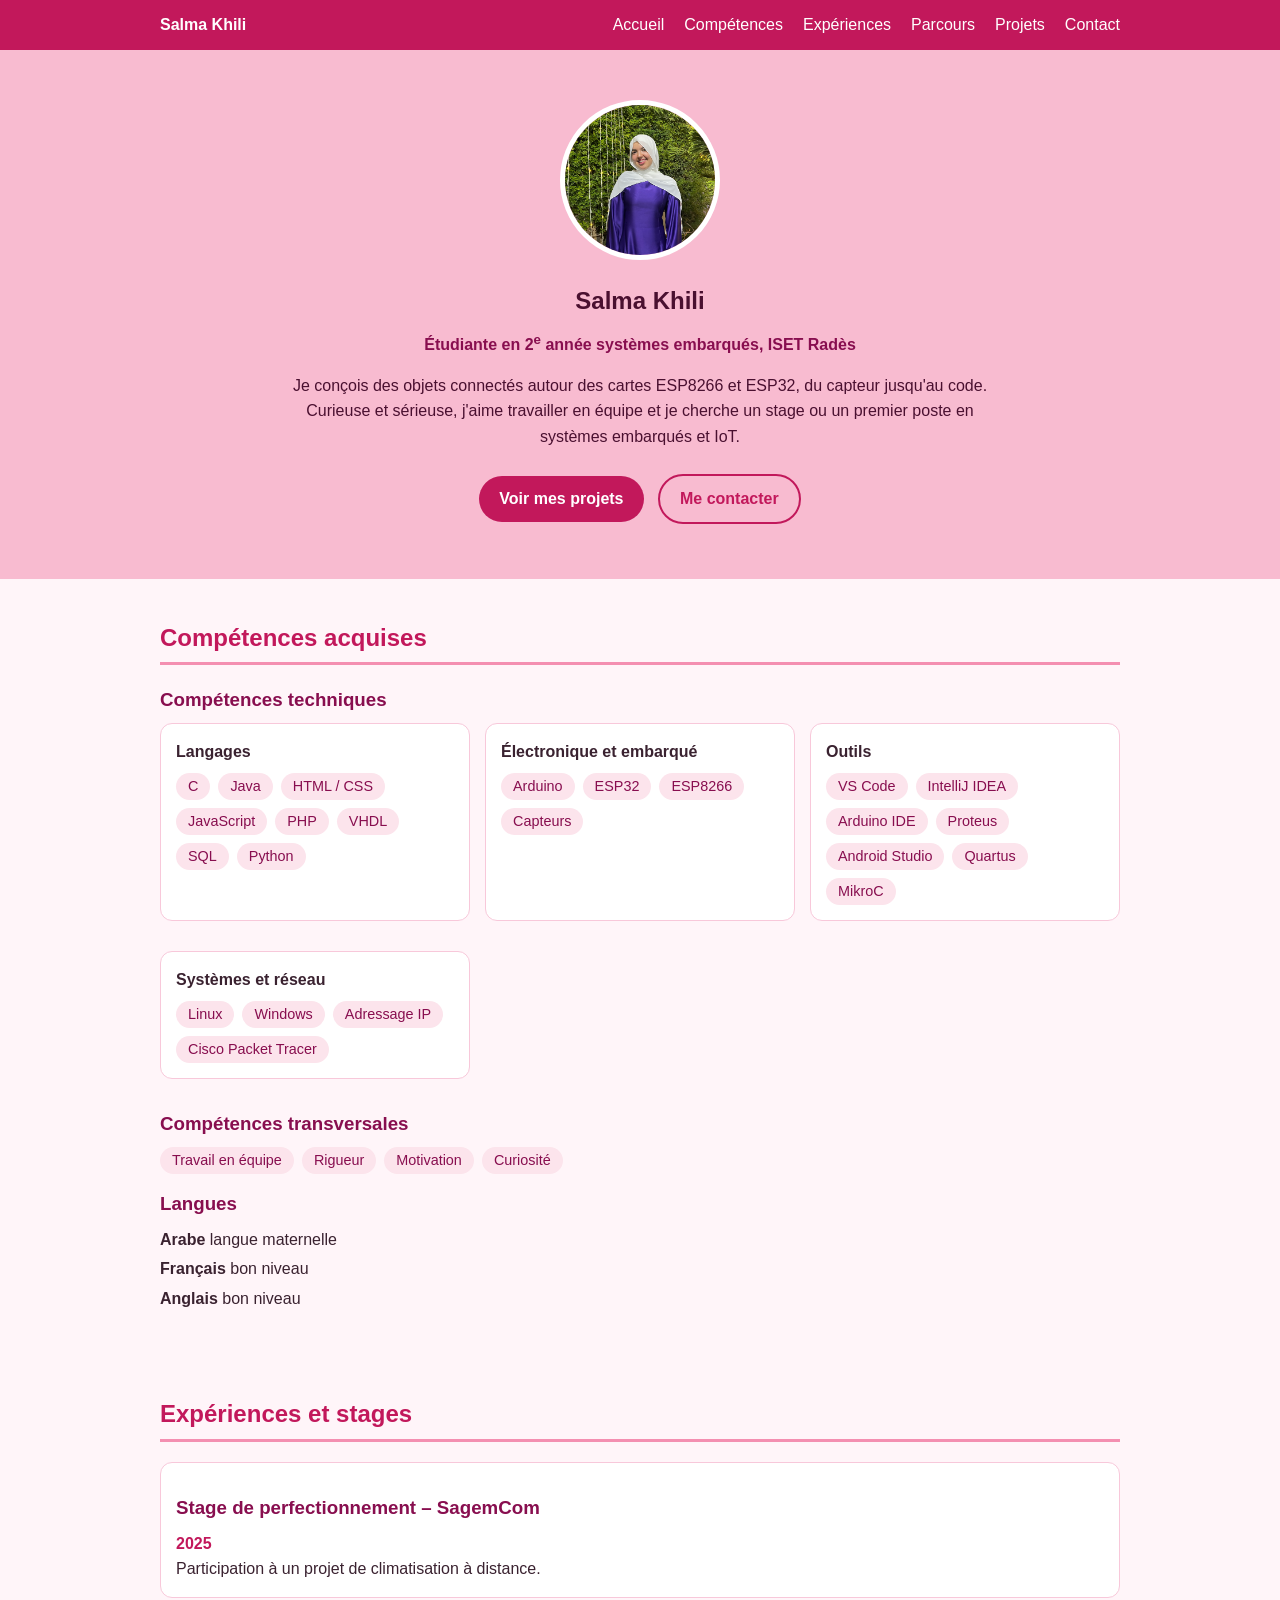
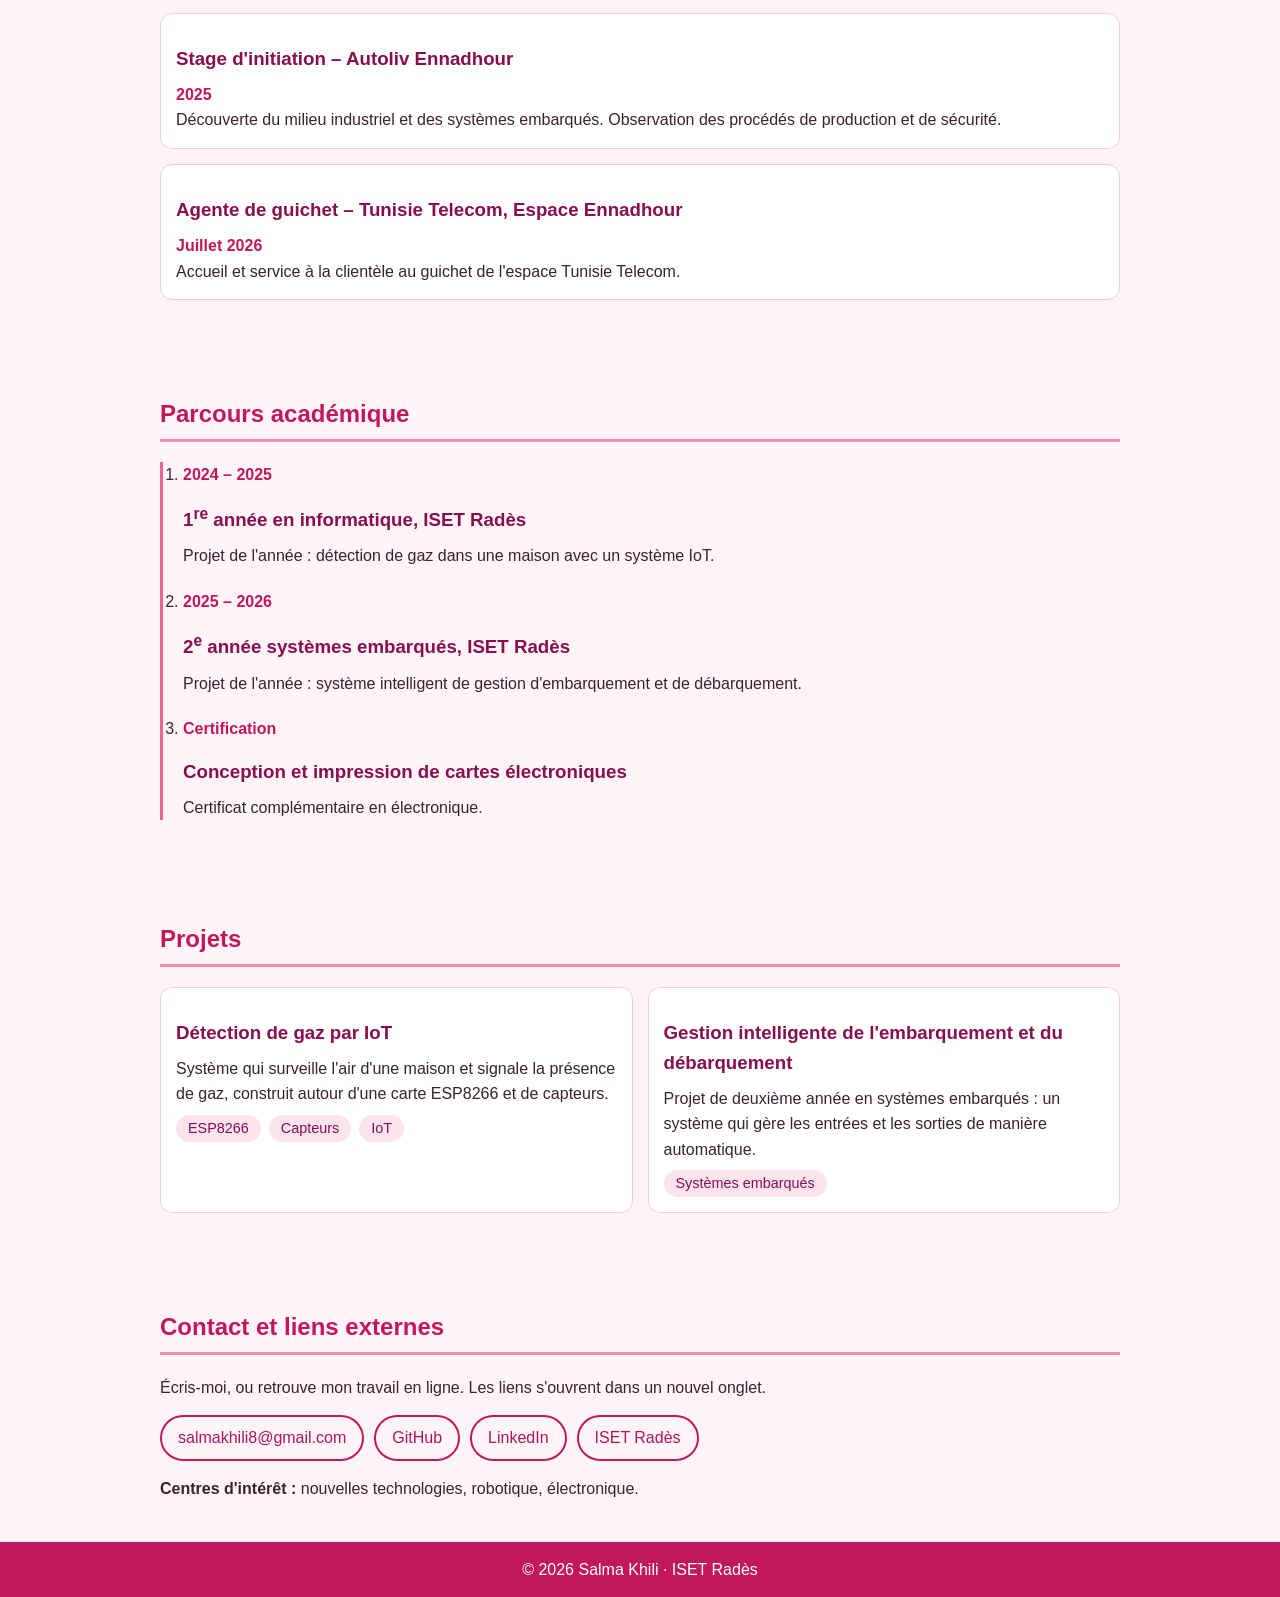
==== index.html @ 30679824 "Rename cv.html to index.html" ====
<!DOCTYPE html>
<html lang="fr">
<head>
  <meta charset="UTF-8">
  <meta name="viewport" content="width=device-width, initial-scale=1.0">
  <meta name="description" content="CV numérique de Salma Khili, étudiante en systèmes embarqués à l'ISET Radès.">
  <title>Salma Khili – CV numérique</title>
  <link rel="preconnect" href="https://fonts.googleapis.com">
  <link rel="preconnect" href="https://fonts.gstatic.com" crossorigin>
  <link href="https://fonts.googleapis.com/css2?family=Sora:wght@500;700&family=Source+Sans+3:wght@400;600&display=swap" rel="stylesheet">
  <link rel="stylesheet" href="style.css">
</head>
<body>

  <header class="barre">
    <nav aria-label="Navigation principale">
      <a class="logo" href="#accueil">Salma Khili</a>
      <button id="menu-btn" type="button" aria-expanded="false" aria-controls="menu">Menu</button>
      <ul id="menu">
        <li><a href="#accueil">Accueil</a></li>
        <li><a href="#competences">Compétences</a></li>
        <li><a href="#experiences">Expériences</a></li>
        <li><a href="#parcours">Parcours</a></li>
        <li><a href="#projets">Projets</a></li>
        <li><a href="#contact">Contact</a></li>
      </ul>
    </nav>
  </header>

  <main>

    <!-- ACCUEIL -->
    <section id="accueil" class="hero">
      <svg class="circuit" viewBox="0 0 1200 520" preserveAspectRatio="xMidYMid slice" aria-hidden="true" focusable="false">
        <g fill="none" stroke="currentColor" stroke-width="3" stroke-linejoin="round">
          <polyline points="0,90 220,90 280,150 520,150 580,90 860,90"/>
          <polyline points="0,190 140,190 200,250 460,250"/>
          <polyline points="1200,120 1000,120 940,180 760,180 700,240 560,240"/>
          <polyline points="1200,330 1040,330 980,390 700,390 640,450 380,450 320,510"/>
          <polyline points="0,400 180,400 240,340 420,340"/>
          <polyline points="860,90 920,30 1200,30"/>
        </g>
        <g fill="currentColor">
          <circle cx="860" cy="90" r="9"/><circle cx="460" cy="250" r="9"/>
          <circle cx="560" cy="240" r="9"/><circle cx="420" cy="340" r="9"/>
          <circle cx="320" cy="510" r="9"/><circle cx="1200" cy="30" r="9"/>
        </g>
      </svg>

      <div class="hero-contenu">
        <img src="salma.jpeg"Portrait de Salma Khili" class="photo" width="351" height="370">
        <div>
          <h1>Salma Khili</h1>
          <p class="titre">Étudiante en 2<sup>e</sup> année systèmes embarqués, ISET Radès</p>
          <p class="intro">
            Je conçois des objets connectés autour des cartes ESP8266 et ESP32, du capteur
            jusqu'au code. Curieuse et sérieuse, j'aime travailler en équipe et je cherche
            un stage ou un premier poste en systèmes embarqués et IoT.
          </p>
          <p class="actions">
            <a class="bouton" href="#projets">Voir mes projets</a>
            <a class="bouton bouton-clair" href="#contact">Me contacter</a>
          </p>
        </div>
      </div>
    </section>

    <!-- COMPÉTENCES -->
    <section id="competences">
      <h2>Compétences acquises</h2>

      <h3>Compétences techniques</h3>
      <div class="grille">
        <div class="bloc">
          <h4>Langages</h4>
          <ul class="puces">
            <li>C</li><li>Java</li><li>HTML / CSS</li><li>JavaScript</li>
            <li>PHP</li><li>VHDL</li><li>SQL</li><li>Python</li>
          </ul>
        </div>
        <div class="bloc">
          <h4>Électronique et embarqué</h4>
          <ul class="puces">
            <li>Arduino</li><li>ESP32</li><li>ESP8266</li><li>Capteurs</li>
          </ul>
        </div>
        <div class="bloc">
          <h4>Outils</h4>
          <ul class="puces">
            <li>VS Code</li><li>IntelliJ IDEA</li><li>Arduino IDE</li><li>Proteus</li>
            <li>Android Studio</li><li>Quartus</li><li>MikroC</li>
          </ul>
        </div>
        <div class="bloc">
          <h4>Systèmes et réseau</h4>
          <ul class="puces">
            <li>Linux</li><li>Windows</li><li>Adressage IP</li><li>Cisco Packet Tracer</li>
          </ul>
        </div>
      </div>

      <h3>Compétences transversales</h3>
      <ul class="puces puces-simples">
        <li>Travail en équipe</li>
        <li>Rigueur</li>
        <li>Motivation</li>
        <li>Curiosité</li>
      </ul>

      <h3>Langues</h3>
      <ul class="langues">
        <li><strong>Arabe</strong> langue maternelle</li>
        <li><strong>Français</strong> bon niveau</li>
        <li><strong>Anglais</strong> bon niveau</li>
      </ul>
    </section>

    <!-- EXPÉRIENCES -->
    <section id="experiences">
      <h2>Expériences et stages</h2>

      <article class="fiche">
        <header>
          <h3>Stage de perfectionnement – SagemCom</h3>
          <p class="periode">2025</p>
        </header>
        <p>Participation à un projet de climatisation à distance.</p>
      </article>

      <article class="fiche">
        <header>
          <h3>Stage d'initiation – Autoliv Ennadhour</h3>
          <p class="periode">2025</p>
        </header>
        <p>Découverte du milieu industriel et des systèmes embarqués. Observation des procédés de production et de sécurité.</p>
      </article>

      <article class="fiche">
        <header>
          <h3>Agente de guichet – Tunisie Telecom, Espace Ennadhour</h3>
          <p class="periode">Juillet 2026</p>
        </header>
        <p>Accueil et service à la clientèle au guichet de l'espace Tunisie Telecom.</p>
      </article>
    </section>

    <!-- PARCOURS -->
    <section id="parcours">
      <h2>Parcours académique</h2>
      <ol class="chrono">
        <!-- Ajoute ici ton baccalauréat (année et section) : copie un bloc <li> ci-dessous -->
        <li>
          <p class="periode">2024 – 2025</p>
          <h3>1<sup>re</sup> année en informatique, ISET Radès</h3>
          <p>Projet de l'année : détection de gaz dans une maison avec un système IoT.</p>
        </li>
        <li>
          <p class="periode">2025 – 2026</p>
          <h3>2<sup>e</sup> année systèmes embarqués, ISET Radès</h3>
          <p>Projet de l'année : système intelligent de gestion d'embarquement et de débarquement.</p>
        </li>
        <li>
          <p class="periode">Certification</p>
          <h3>Conception et impression de cartes électroniques</h3>
          <p>Certificat complémentaire en électronique.</p>
        </li>
      </ol>
    </section>

    <!-- PROJETS -->
    <section id="projets">
      <h2>Projets</h2>
      <div class="grille">
        <article class="fiche">
          <h3>Détection de gaz par IoT</h3>
          <p>Système qui surveille l'air d'une maison et signale la présence de gaz, construit autour d'une carte ESP8266 et de capteurs.</p>
          <ul class="puces"><li>ESP8266</li><li>Capteurs</li><li>IoT</li></ul>
          <!-- Quand ton projet est sur GitHub, ajoute son lien ici :
          <a href="https://github.com/VOTRE-NOM/gaz-iot" target="_blank" rel="noopener">Voir le code (nouvel onglet)</a> -->
        </article>
        <article class="fiche">
          <h3>Gestion intelligente de l'embarquement et du débarquement</h3>
          <p>Projet de deuxième année en systèmes embarqués : un système qui gère les entrées et les sorties de manière automatique.</p>
          <ul class="puces"><li>Systèmes embarqués</li></ul>
        </article>
      </div>
    </section>

    <!-- CONTACT -->
    <section id="contact">
      <h2>Contact et liens externes</h2>
      <p>Écris-moi, ou retrouve mon travail en ligne. Les liens s'ouvrent dans un nouvel onglet.</p>
      <ul class="liens">
        <li><a href="mailto:salmakhili8@gmail.com">salmakhili8@gmail.com</a></li>
        <li><a href="https://github.com/VOTRE-NOM" target="_blank" rel="noopener noreferrer">GitHub</a></li>
        <li><a href="https://www.linkedin.com/in/VOTRE-PROFIL" target="_blank" rel="noopener noreferrer">LinkedIn</a></li>
        <li><a href="https://www.isetrades.rnu.tn" target="_blank" rel="noopener noreferrer">ISET Radès</a></li>
      </ul>
      <p class="centres"><strong>Centres d'intérêt :</strong> nouvelles technologies, robotique, électronique.</p>
    </section>

  </main>

  <footer>
    <p>© 2026 Salma Khili · ISET Radès</p>
  </footer>

  <script src="script.js"></script>
</body>
</html>
---- style.css ----
/* Base */
* { box-sizing: border-box; margin: 0; padding: 0; }
html { scroll-behavior: smooth; scroll-padding-top: 60px; }
body { font-family: Arial, sans-serif; line-height: 1.6; color: #3a2230; background: #fff5f9; }
a { color: #b0155a; }
ul { list-style: none; }

/* Menu */
.barre { position: sticky; top: 0; background: #c2185b; z-index: 10; }
nav { max-width: 1000px; margin: 0 auto; padding: 12px 20px; display: flex; justify-content: space-between; align-items: center; flex-wrap: wrap; }
.logo { color: #fff; font-weight: bold; text-decoration: none; }
#menu { display: flex; gap: 20px; }
#menu a { color: #fff; text-decoration: none; }
#menu a:hover { text-decoration: underline; }
#menu-btn { display: none; background: none; color: #fff; border: 1px solid #fff; padding: 6px 12px; border-radius: 5px; cursor: pointer; }

/* Accueil */
.hero { background: #f8bbd0; color: #4a1030; text-align: center; padding: 50px 20px; max-width: none; }
.circuit { display: none; }
.hero-contenu { max-width: 700px; margin: 0 auto; }
.photo { width: 160px; height: 160px; border-radius: 50%; object-fit: cover; border: 5px solid #fff; margin-bottom: 15px; }
.titre { margin: 8px 0 15px; font-weight: bold; color: #880e4f; }
.actions { margin-top: 20px; }
.bouton { display: inline-block; padding: 10px 20px; margin: 5px; background: #c2185b; color: #fff; text-decoration: none; border-radius: 25px; font-weight: bold; }
.bouton:hover { background: #ad1457; }
.bouton-clair { background: transparent; color: #c2185b; border: 2px solid #c2185b; }
.bouton-clair:hover { background: #fff; }

/* Sections */
section { max-width: 1000px; margin: 0 auto; padding: 40px 20px; }
section.hero { max-width: none; }
section h2 { color: #c2185b; border-bottom: 3px solid #f48fb1; padding-bottom: 5px; margin-bottom: 20px; }
section h3 { margin: 15px 0 8px; color: #880e4f; }

/* Cartes */
.grille { display: grid; grid-template-columns: repeat(auto-fit, minmax(250px, 1fr)); gap: 15px; }
.bloc, .fiche { background: #fff; padding: 15px; border-radius: 12px; border: 1px solid #f8c8da; margin-bottom: 15px; }
.puces { display: flex; flex-wrap: wrap; gap: 8px; margin-top: 8px; }
.puces li { background: #fce4ec; color: #880e4f; padding: 2px 12px; border-radius: 14px; font-size: .9rem; }
.langues li { margin-bottom: 4px; }
.periode { color: #c2185b; font-weight: bold; }

/* Parcours */
.chrono { border-left: 3px solid #f06292; padding-left: 20px; }
.chrono li { margin-bottom: 20px; }

/* Contact */
.liens { display: flex; flex-wrap: wrap; gap: 10px; margin: 15px 0; }
.liens a { display: inline-block; padding: 8px 16px; border: 2px solid #c2185b; border-radius: 25px; text-decoration: none; }
.liens a:hover { background: #c2185b; color: #fff; }

/* Pied de page */
footer { background: #c2185b; color: #fff; text-align: center; padding: 15px; }

/* Téléphone */
@media (max-width: 700px) {
  #menu-btn { display: block; }
  #menu { display: none; flex-direction: column; width: 100%; gap: 8px; padding-top: 10px; }
  #menu.ouvert { display: flex; }
}
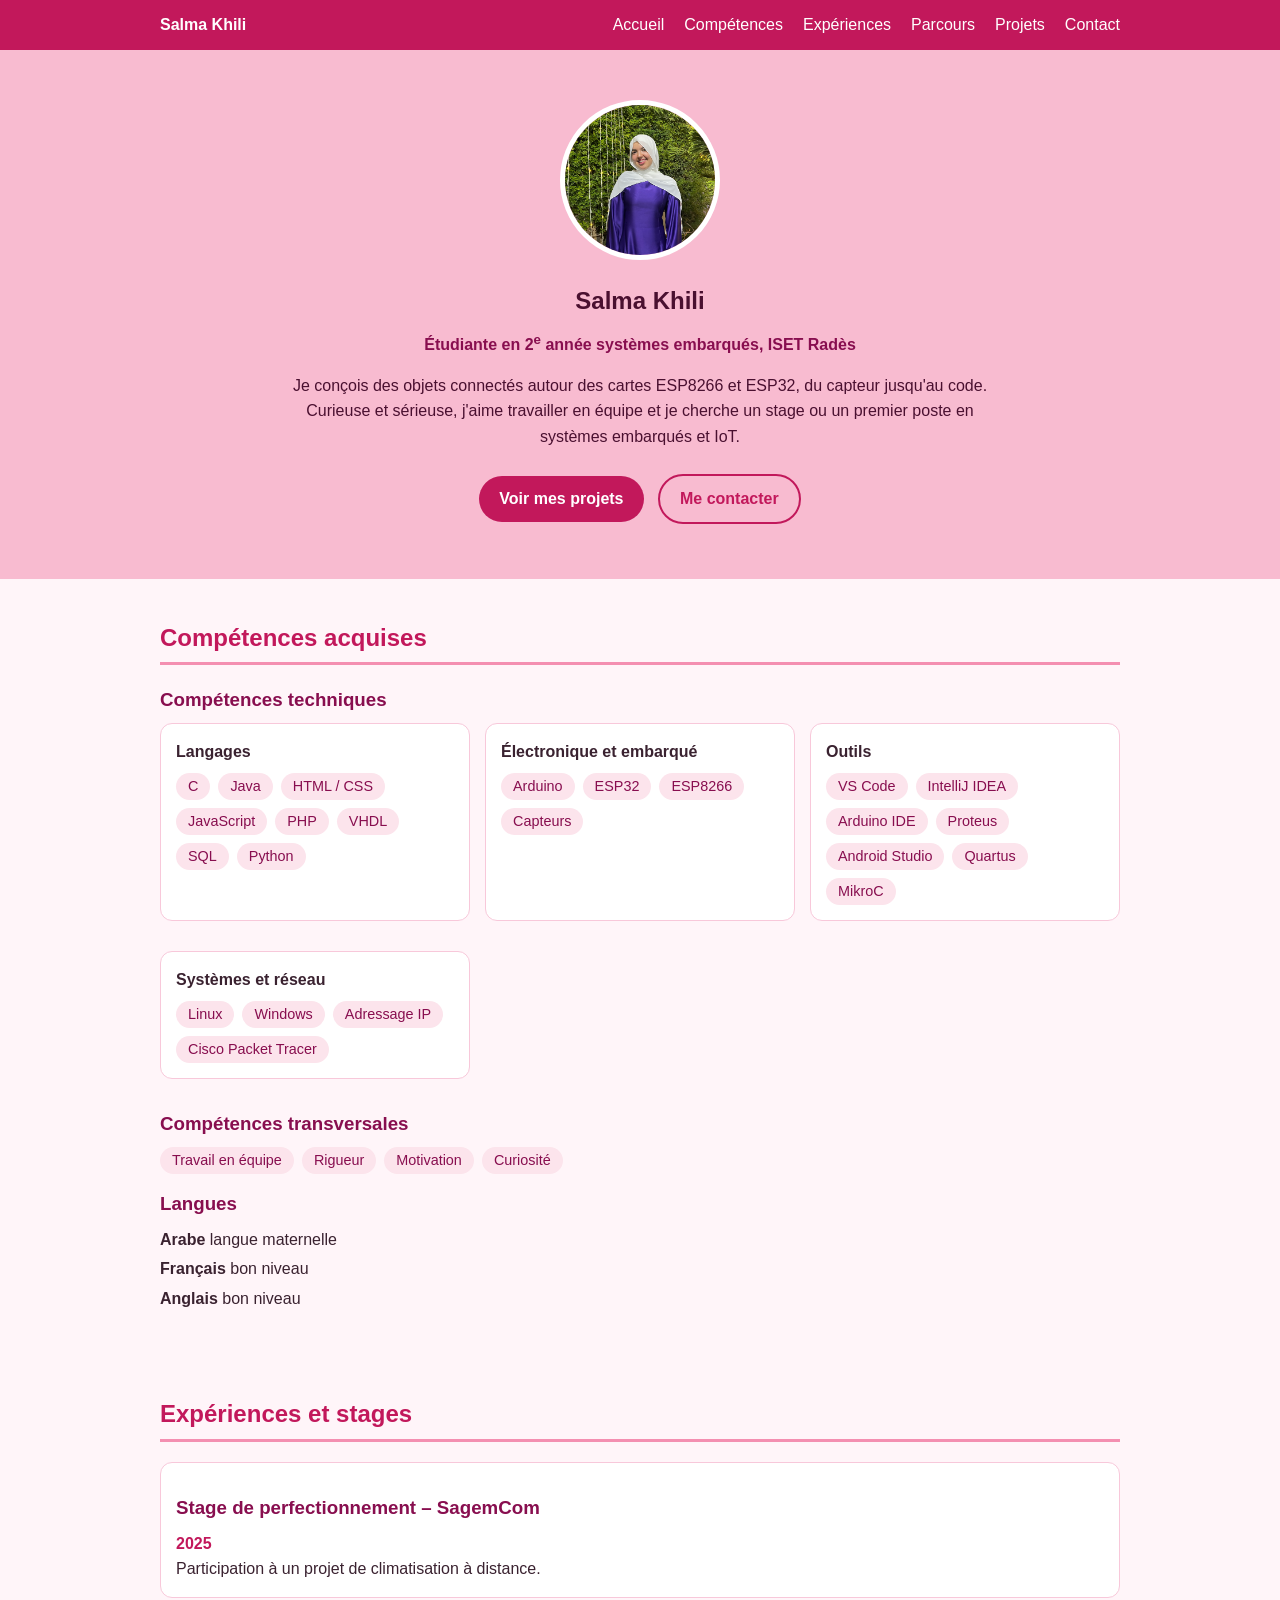
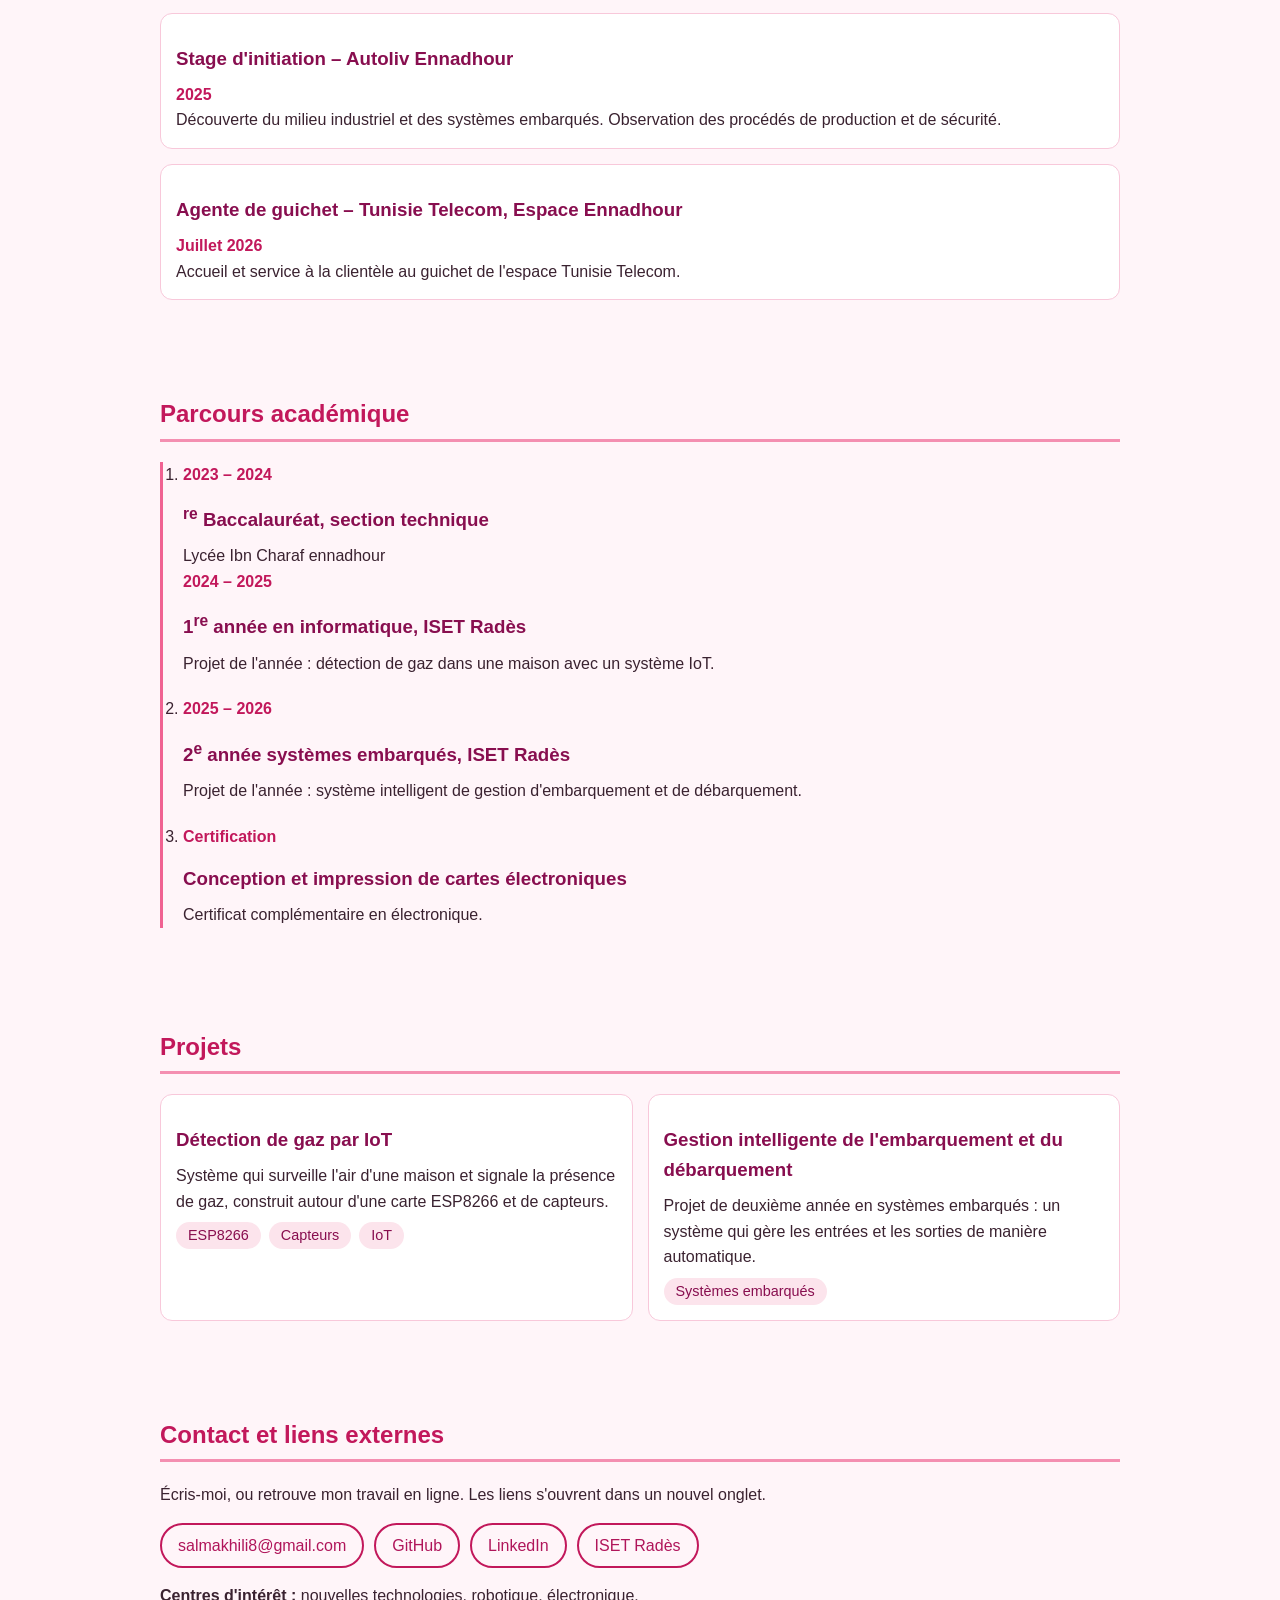
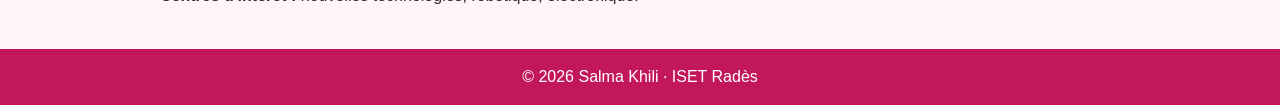
==== commit 7de01462: "Update index.html" ====
--- a/index.html
+++ b/index.html
@@ -148,8 +148,10 @@
     <section id="parcours">
       <h2>Parcours académique</h2>
       <ol class="chrono">
-        <!-- Ajoute ici ton baccalauréat (année et section) : copie un bloc <li> ci-dessous -->
-        <li>
+         <li>
+          <p class="periode">2023 – 2024</p>
+          <h3><sup>re</sup> Baccalauréat, section technique</h3>
+          <p>Lycée Ibn Charaf ennadhour </p>
           <p class="periode">2024 – 2025</p>
           <h3>1<sup>re</sup> année en informatique, ISET Radès</h3>
           <p>Projet de l'année : détection de gaz dans une maison avec un système IoT.</p>
@@ -175,8 +177,6 @@
           <h3>Détection de gaz par IoT</h3>
           <p>Système qui surveille l'air d'une maison et signale la présence de gaz, construit autour d'une carte ESP8266 et de capteurs.</p>
           <ul class="puces"><li>ESP8266</li><li>Capteurs</li><li>IoT</li></ul>
-          <!-- Quand ton projet est sur GitHub, ajoute son lien ici :
-          <a href="https://github.com/VOTRE-NOM/gaz-iot" target="_blank" rel="noopener">Voir le code (nouvel onglet)</a> -->
         </article>
         <article class="fiche">
           <h3>Gestion intelligente de l'embarquement et du débarquement</h3>
@@ -192,8 +192,8 @@
       <p>Écris-moi, ou retrouve mon travail en ligne. Les liens s'ouvrent dans un nouvel onglet.</p>
       <ul class="liens">
         <li><a href="mailto:salmakhili8@gmail.com">salmakhili8@gmail.com</a></li>
-        <li><a href="https://github.com/VOTRE-NOM" target="_blank" rel="noopener noreferrer">GitHub</a></li>
-        <li><a href="https://www.linkedin.com/in/VOTRE-PROFIL" target="_blank" rel="noopener noreferrer">LinkedIn</a></li>
+        <li><a href="https://github.com/salmakhili8-ji" target="_blank" rel="noopener noreferrer">GitHub</a></li>
+        <li><a href="https://www.linkedin.com/in/Salma khili" target="_blank" rel="noopener noreferrer">LinkedIn</a></li>
         <li><a href="https://www.isetrades.rnu.tn" target="_blank" rel="noopener noreferrer">ISET Radès</a></li>
       </ul>
       <p class="centres"><strong>Centres d'intérêt :</strong> nouvelles technologies, robotique, électronique.</p>
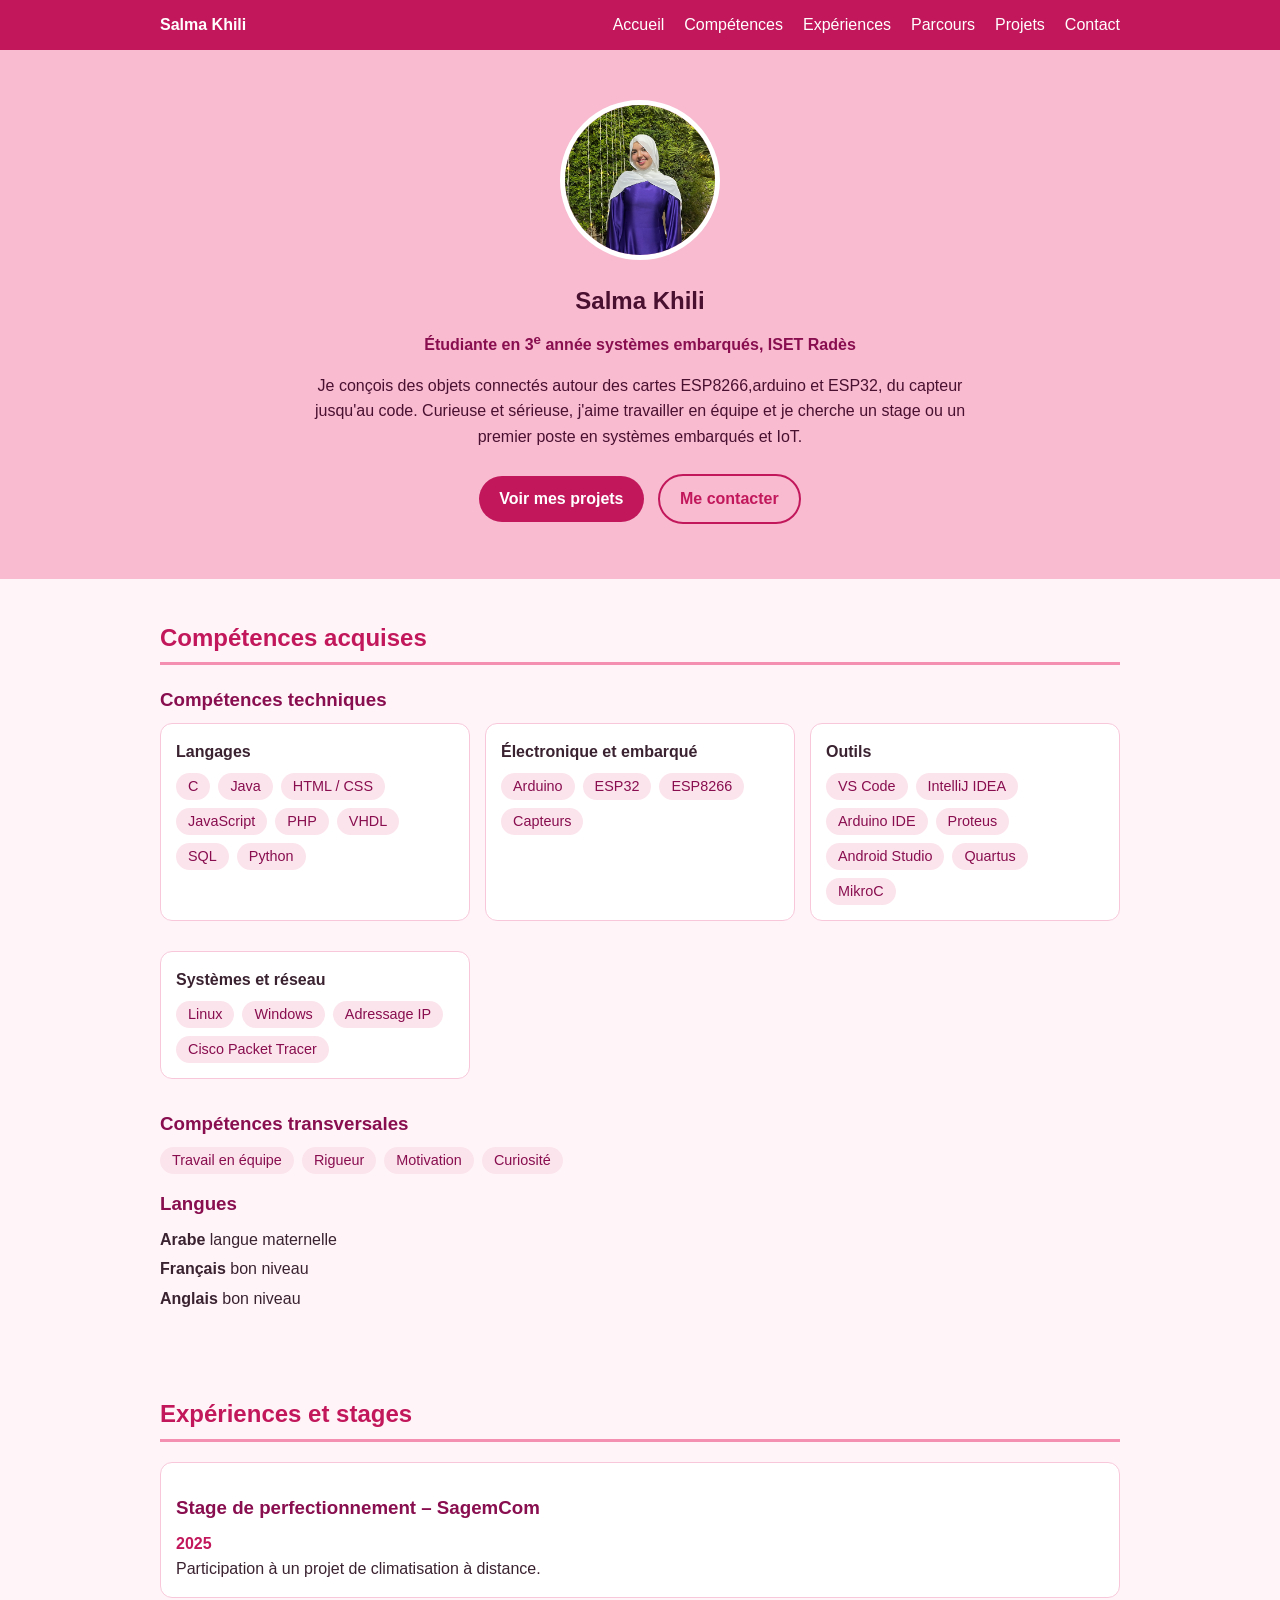
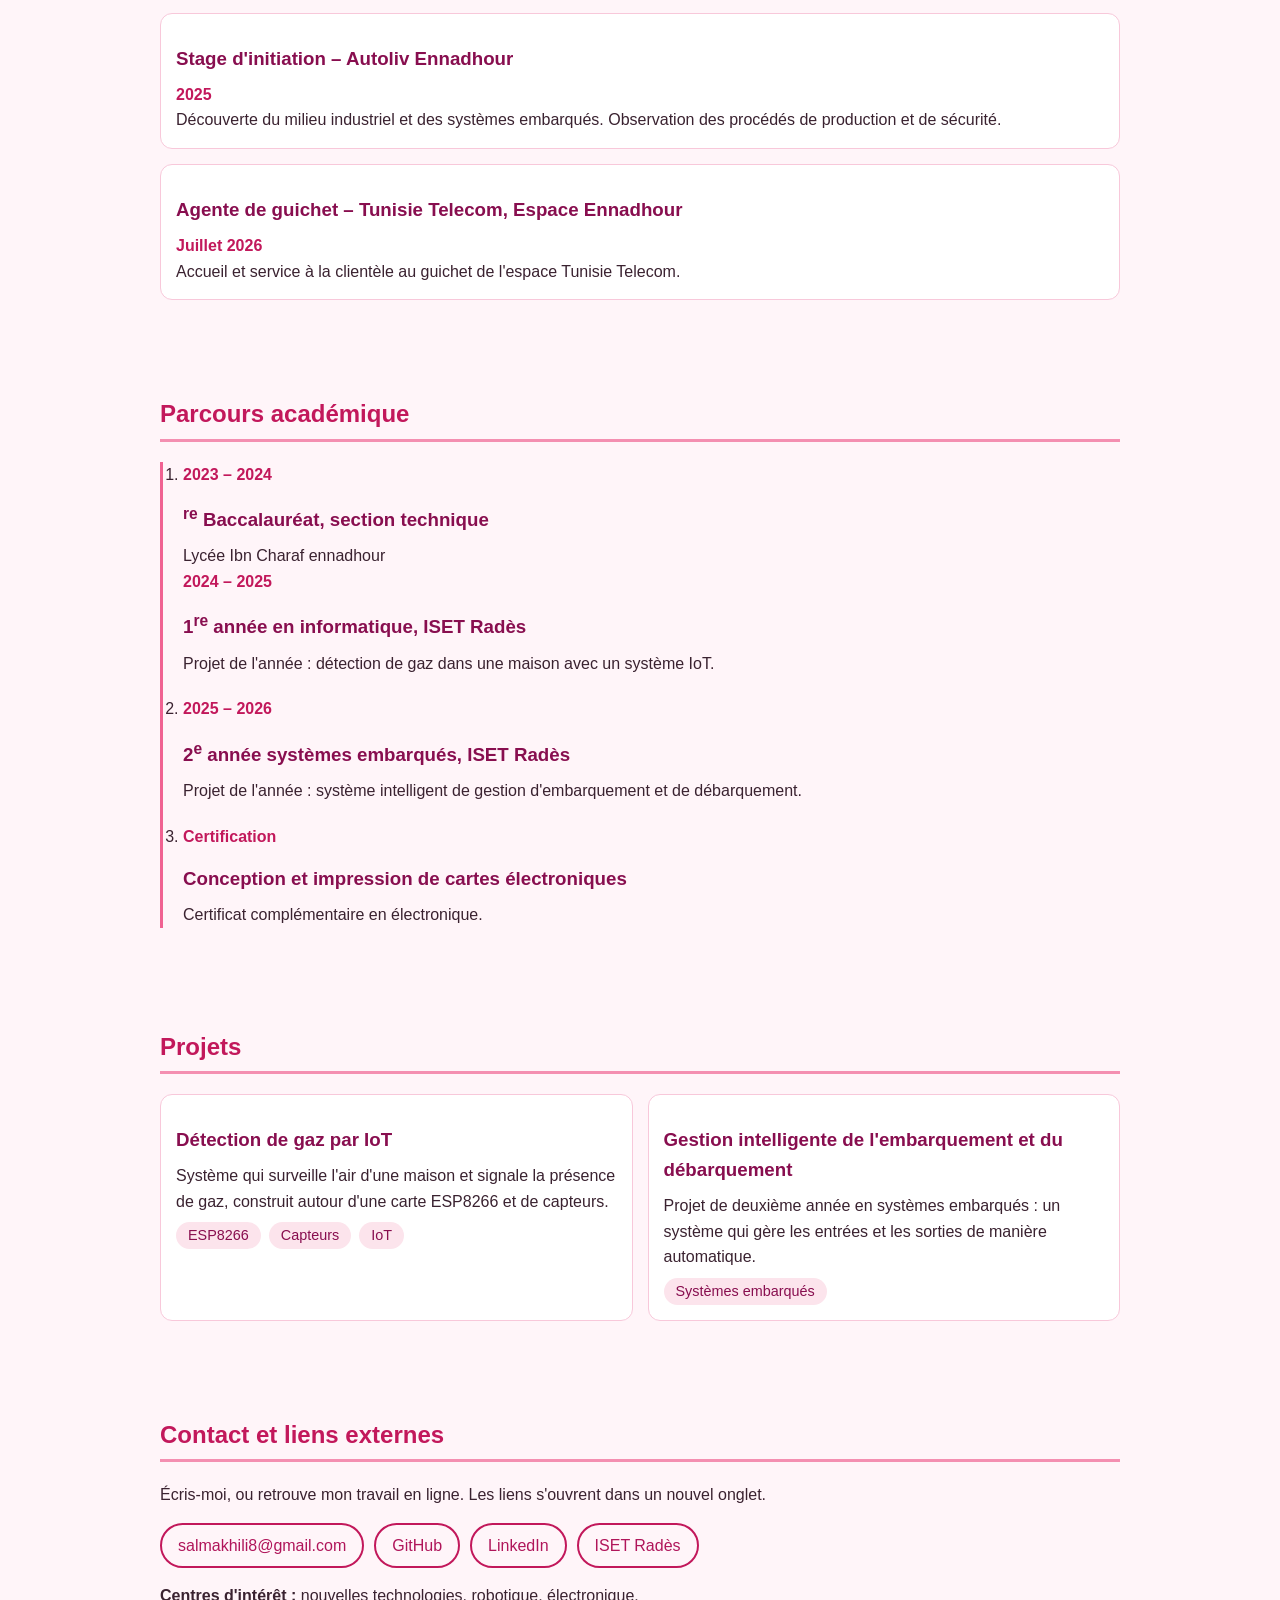
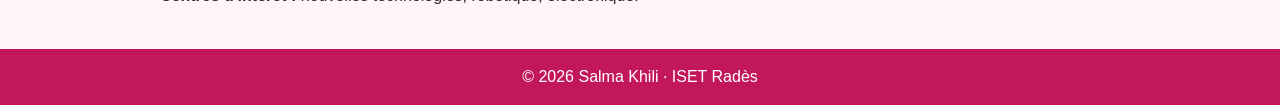
==== commit eed3c079: "modification avec git" ====
--- a/index.html
+++ b/index.html
@@ -51,9 +51,9 @@
         <img src="salma.jpeg"Portrait de Salma Khili" class="photo" width="351" height="370">
         <div>
           <h1>Salma Khili</h1>
-          <p class="titre">Étudiante en 2<sup>e</sup> année systèmes embarqués, ISET Radès</p>
+          <p class="titre">Étudiante en 3<sup>e</sup> année systèmes embarqués, ISET Radès</p>
           <p class="intro">
-            Je conçois des objets connectés autour des cartes ESP8266 et ESP32, du capteur
+            Je conçois des objets connectés autour des cartes ESP8266,arduino et ESP32, du capteur
             jusqu'au code. Curieuse et sérieuse, j'aime travailler en équipe et je cherche
             un stage ou un premier poste en systèmes embarqués et IoT.
           </p>
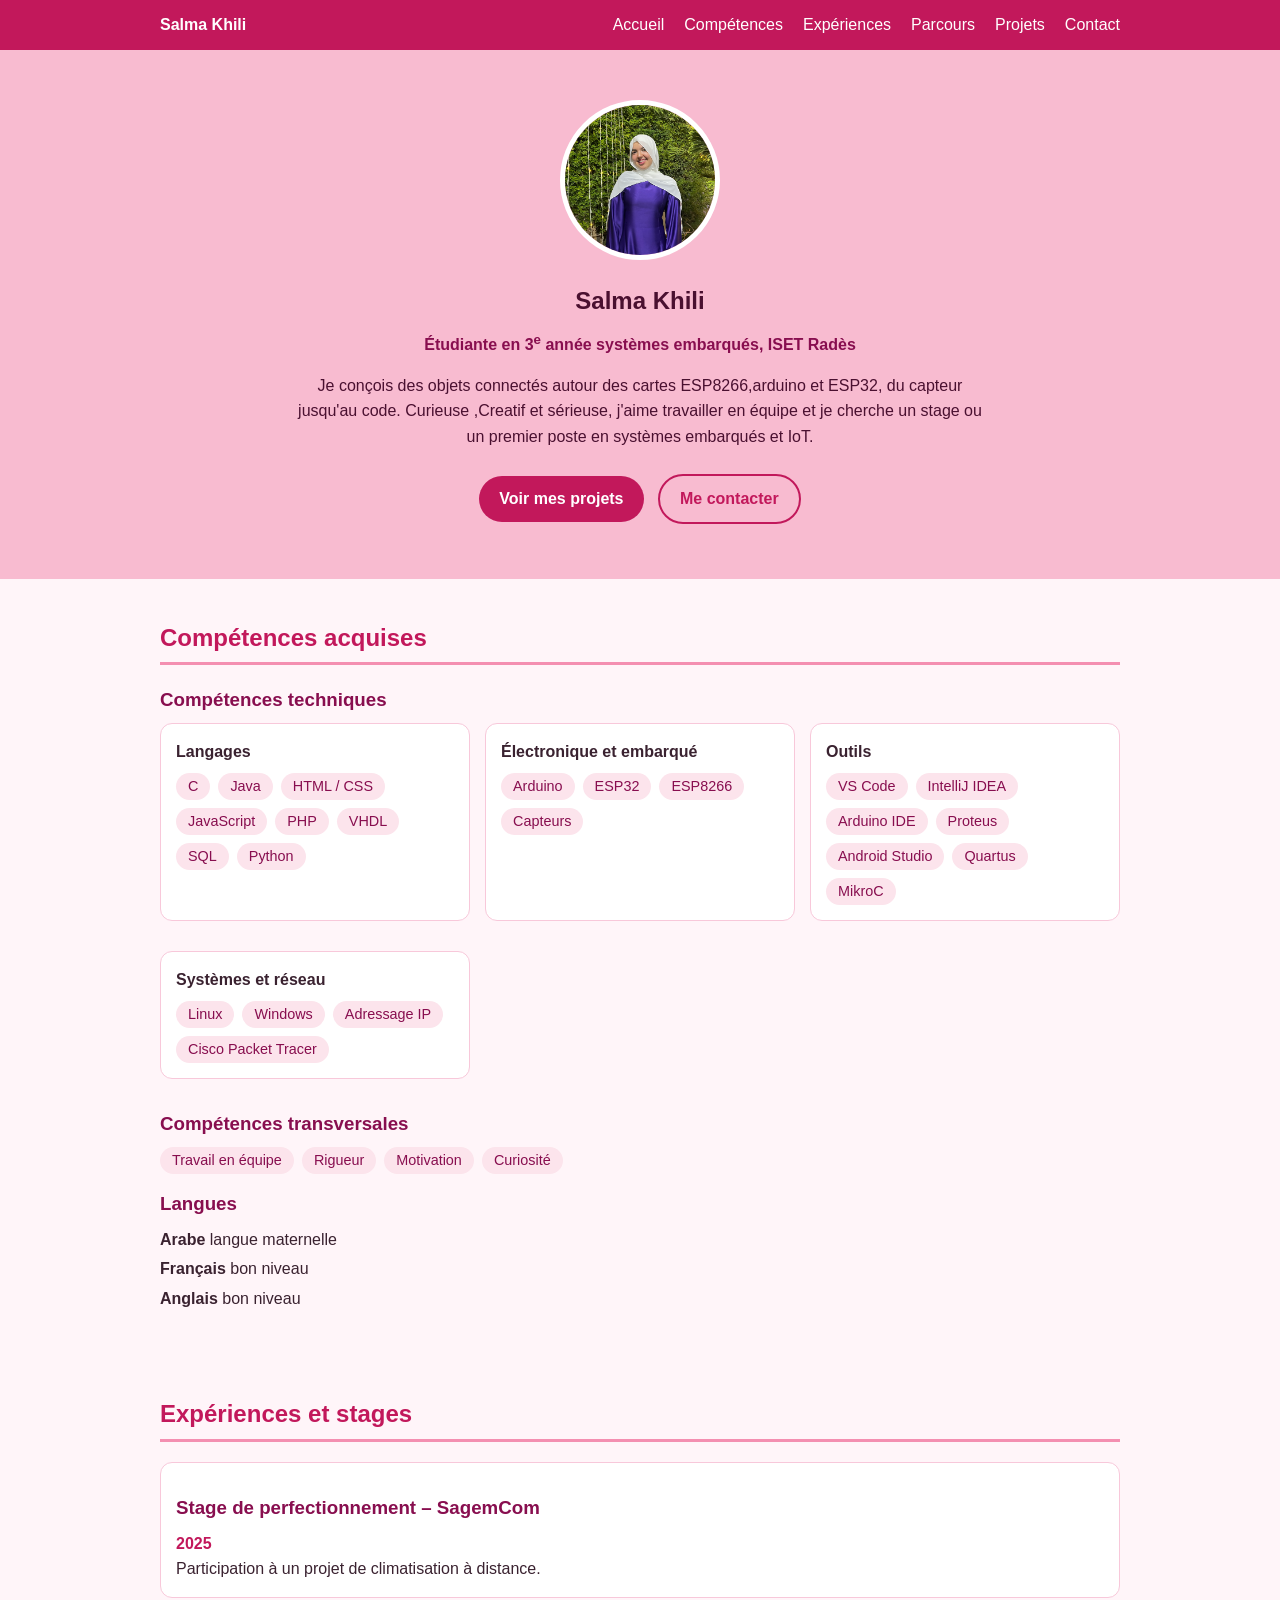
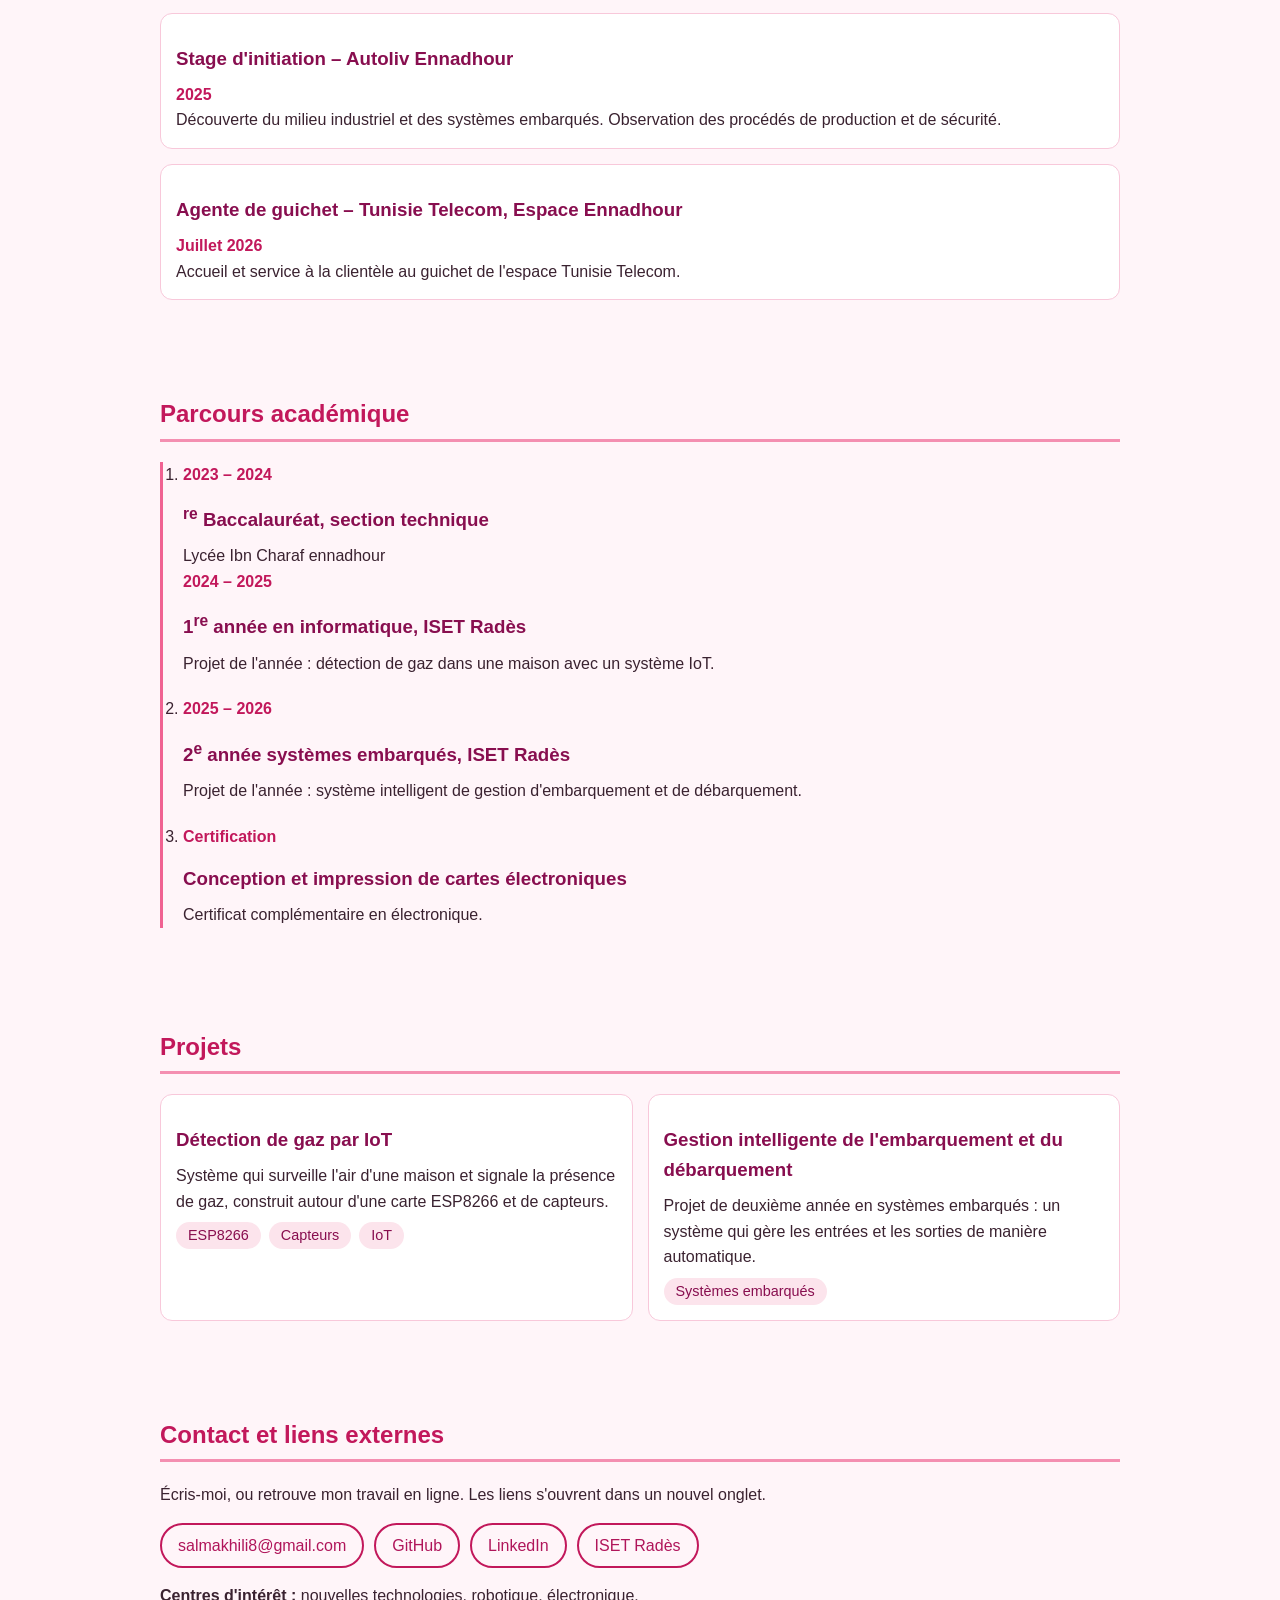
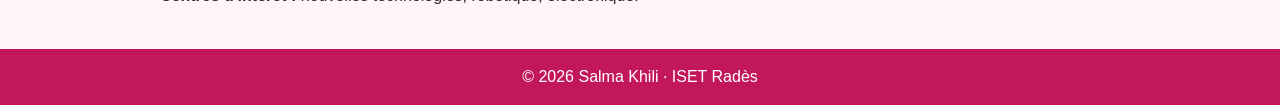
==== commit 6c91a085: "modification avec github index.html" ====
--- a/index.html
+++ b/index.html
@@ -54,7 +54,7 @@
           <p class="titre">Étudiante en 3<sup>e</sup> année systèmes embarqués, ISET Radès</p>
           <p class="intro">
             Je conçois des objets connectés autour des cartes ESP8266,arduino et ESP32, du capteur
-            jusqu'au code. Curieuse et sérieuse, j'aime travailler en équipe et je cherche
+            jusqu'au code. Curieuse ,Creatif et sérieuse, j'aime travailler en équipe et je cherche
             un stage ou un premier poste en systèmes embarqués et IoT.
           </p>
           <p class="actions">
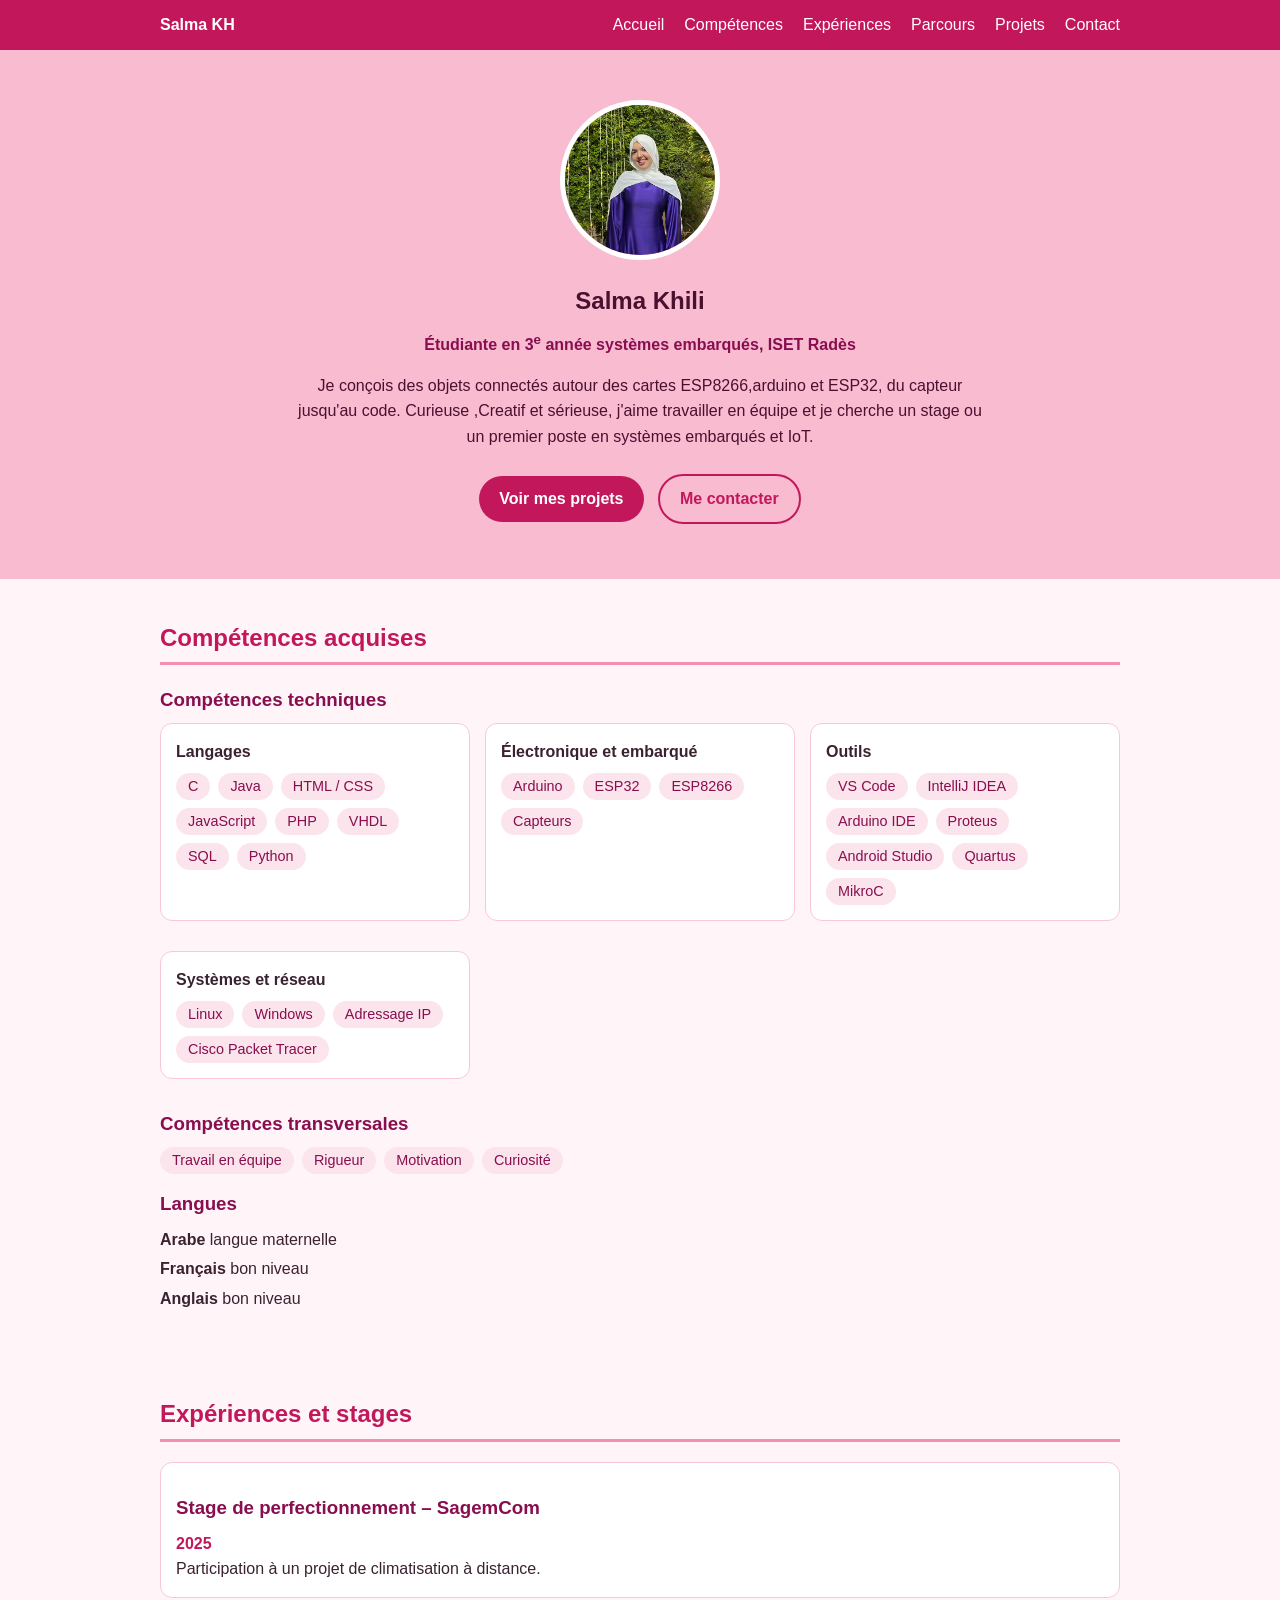
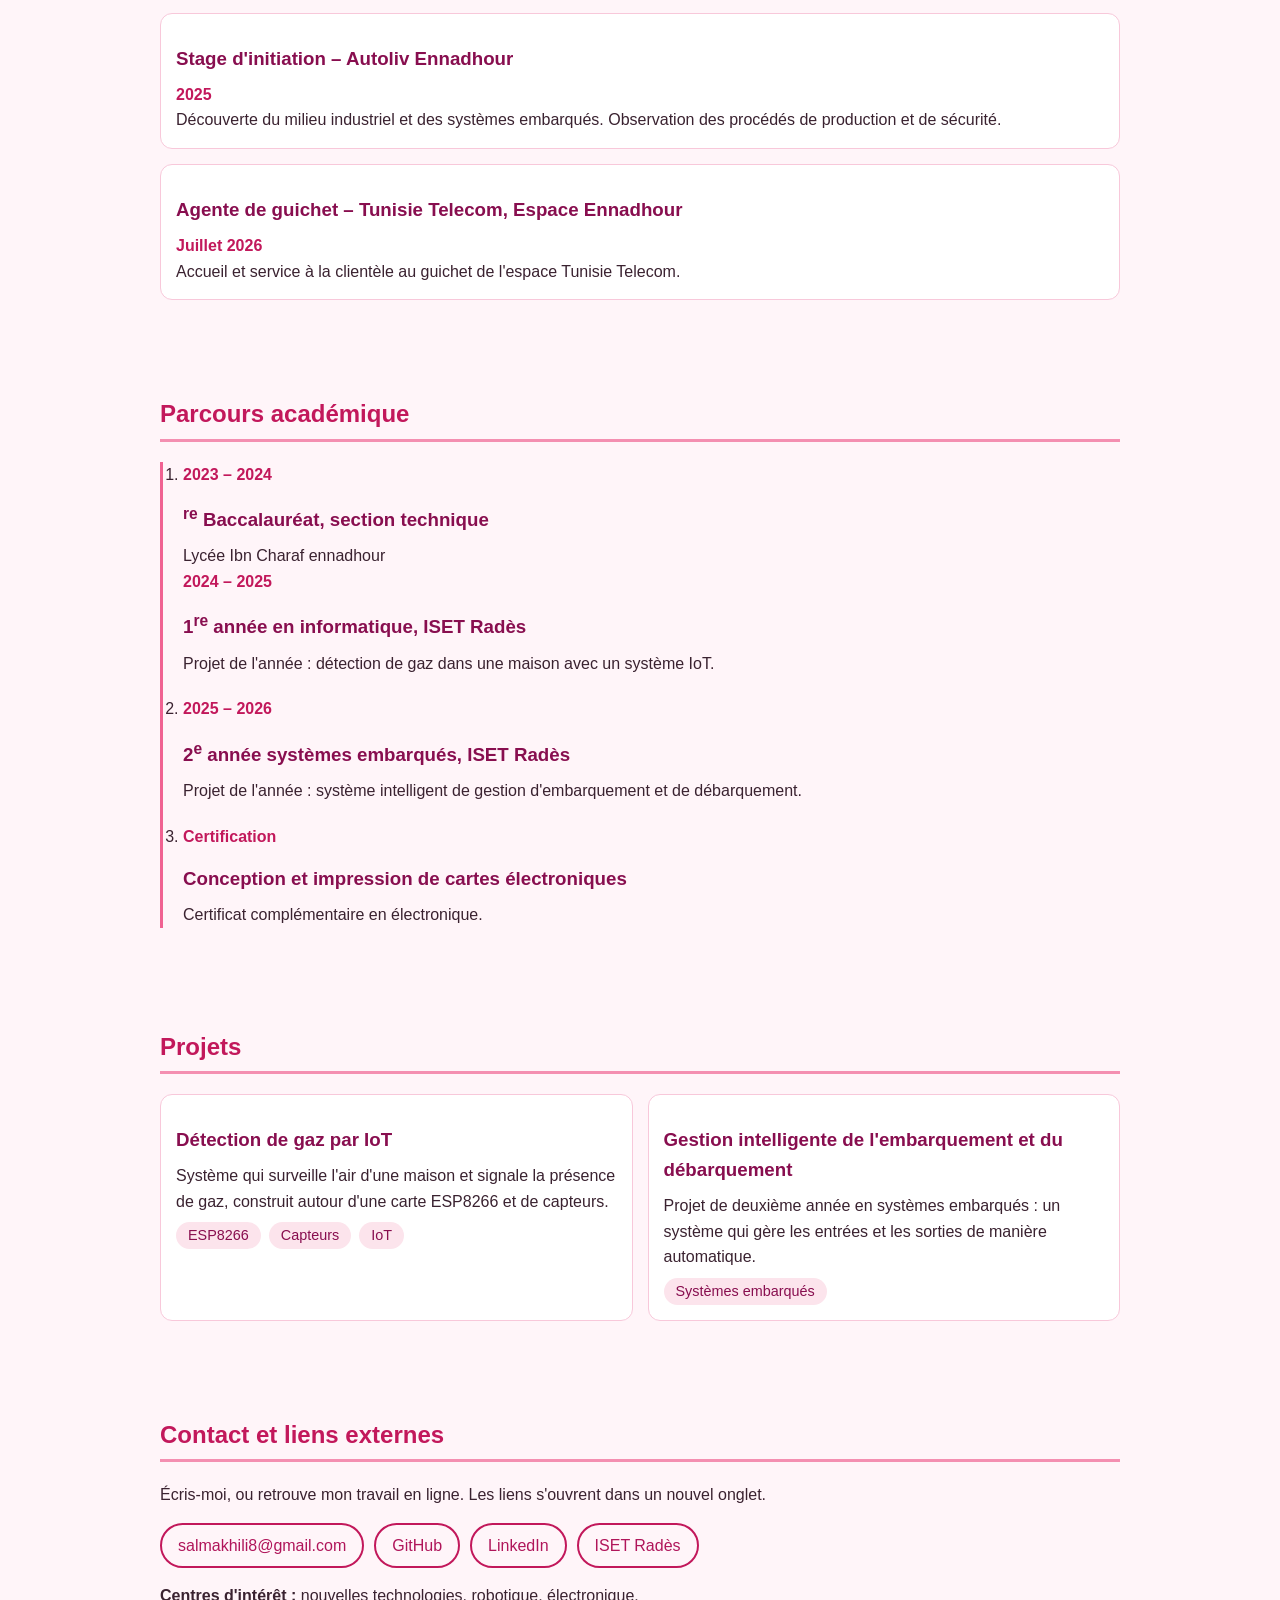
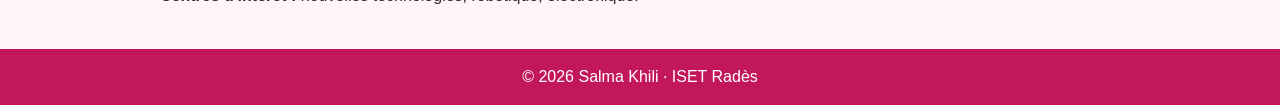
==== commit 946790d4: "modifier nom" ====
--- a/index.html
+++ b/index.html
@@ -14,7 +14,7 @@
 
   <header class="barre">
     <nav aria-label="Navigation principale">
-      <a class="logo" href="#accueil">Salma Khili</a>
+      <a class="logo" href="#accueil">Salma KH</a>
       <button id="menu-btn" type="button" aria-expanded="false" aria-controls="menu">Menu</button>
       <ul id="menu">
         <li><a href="#accueil">Accueil</a></li>
